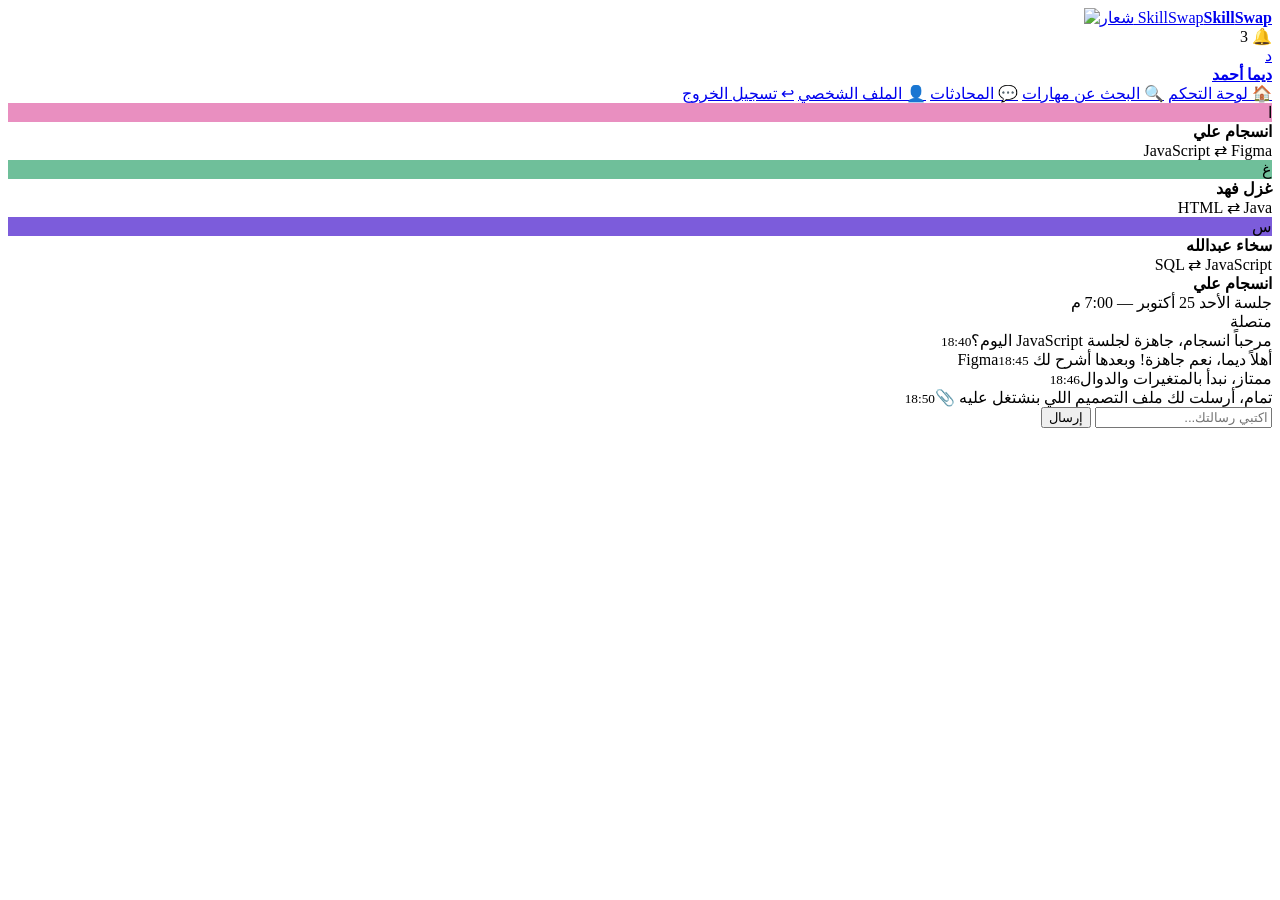
==== chat.html @ 95523051 "Add files via upload" ====
<!DOCTYPE html>
<html lang="ar" dir="rtl">
<head>
  <meta charset="UTF-8">
  <meta name="viewport" content="width=device-width, initial-scale=1.0">
  <title>المحادثات | SkillSwap</title>
  <link rel="stylesheet" href="css/style.css">
</head>
<body>

  <nav class="navbar">
    <div class="container" style="width:calc(100% - 32px);max-width:none">
      <a href="index.html" class="brand" dir="ltr"><img src="img/logo.png" alt="شعار SkillSwap"><b>Skill<span>Swap</span></b></a>
      <div class="nav-actions">
        <span class="muted">🔔 3</span>
        <a href="profile.html" class="user-mini"><div class="avatar">د</div><b>ديما أحمد</b></a>
      </div>
    </div>
  </nav>

  <div class="dash">
    <aside class="sidebar">
      <a href="dashboard.html">🏠 لوحة التحكم</a>
      <a href="skills.html">🔍 البحث عن مهارات</a>
      <a href="chat.html" class="active">💬 المحادثات</a>
      <a href="profile.html">👤 الملف الشخصي</a>
      <a href="index.html">↩ تسجيل الخروج</a>
    </aside>

    <main class="main">
      <div class="card chat">
        <!-- قائمة المحادثات -->
        <div class="chat-list">
          <div class="item active" data-name="انسجام علي">
            <div class="avatar" style="background:#e98fc0">ا</div>
            <div><b>انسجام علي</b><div class="muted">JavaScript ⇄ Figma</div></div>
          </div>
          <div class="item" data-name="غزل فهد">
            <div class="avatar" style="background:#6fbf9a">غ</div>
            <div><b>غزل فهد</b><div class="muted">HTML ⇄ Java</div></div>
          </div>
          <div class="item" data-name="سخاء عبدالله">
            <div class="avatar" style="background:#7c5cdb">س</div>
            <div><b>سخاء عبدالله</b><div class="muted">SQL ⇄ JavaScript</div></div>
          </div>
        </div>

        <!-- نافذة المحادثة -->
        <div class="chat-box">
          <div class="chat-head">
            <div><b id="chatName">انسجام علي</b><div class="muted">جلسة الأحد 25 أكتوبر — 7:00 م</div></div>
            <span class="badge badge-green">متصلة</span>
          </div>
          <div class="messages" id="messages">
            <div class="msg me">مرحباً انسجام، جاهزة لجلسة JavaScript اليوم؟<small>18:40</small></div>
            <div class="msg them">أهلاً ديما، نعم جاهزة! وبعدها أشرح لك Figma<small>18:45</small></div>
            <div class="msg me">ممتاز، نبدأ بالمتغيرات والدوال<small>18:46</small></div>
            <div class="msg them">تمام، أرسلت لك ملف التصميم اللي بنشتغل عليه 📎<small>18:50</small></div>
          </div>
          <form class="chat-input" id="chatForm">
            <input type="text" id="msgInput" class="form-control" placeholder="اكتبي رسالتك..." autocomplete="off">
            <button type="submit" class="btn btn-primary">إرسال</button>
          </form>
        </div>
      </div>
    </main>
  </div>

  <script src="js/app.js"></script>
</body>
</html>
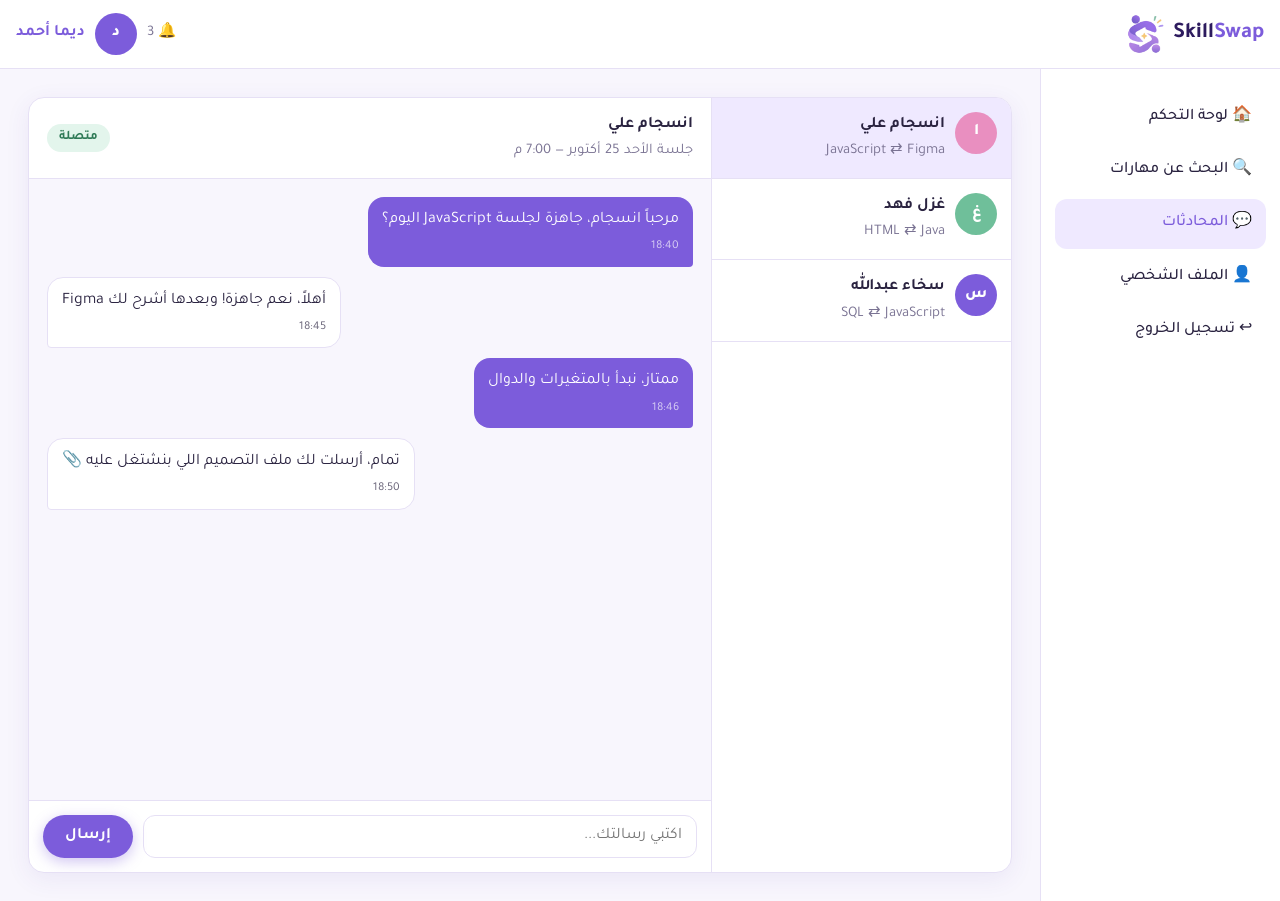
==== commit aa6e0c56: "Add files via upload" ====
--- a/chat.html
+++ b/chat.html
@@ -13,7 +13,7 @@
       <a href="index.html" class="brand" dir="ltr"><img src="img/logo.png" alt="شعار SkillSwap"><b>Skill<span>Swap</span></b></a>
       <div class="nav-actions">
         <span class="muted">🔔 3</span>
-        <a href="profile.html" class="user-mini"><div class="avatar">د</div><b>ديما أحمد</b></a>
+        <a href="profile.html" class="user-mini"><div class="avatar" data-user="initial">د</div><b data-user="name">ديما أحمد</b></a>
       </div>
     </div>
   </nav>
@@ -24,7 +24,7 @@
       <a href="skills.html">🔍 البحث عن مهارات</a>
       <a href="chat.html" class="active">💬 المحادثات</a>
       <a href="profile.html">👤 الملف الشخصي</a>
-      <a href="index.html">↩ تسجيل الخروج</a>
+      <a href="index.html" data-logout>↩ تسجيل الخروج</a>
     </aside>
 
     <main class="main">
@@ -53,7 +53,7 @@
           </div>
           <div class="messages" id="messages">
             <div class="msg me">مرحباً انسجام، جاهزة لجلسة JavaScript اليوم؟<small>18:40</small></div>
-            <div class="msg them">أهلاً ديما، نعم جاهزة! وبعدها أشرح لك Figma<small>18:45</small></div>
+            <div class="msg them">أهلاً، نعم جاهزة! وبعدها أشرح لك Figma<small>18:45</small></div>
             <div class="msg me">ممتاز، نبدأ بالمتغيرات والدوال<small>18:46</small></div>
             <div class="msg them">تمام، أرسلت لك ملف التصميم اللي بنشتغل عليه 📎<small>18:50</small></div>
           </div>
--- a/css/style.css
+++ b/css/style.css
@@ -0,0 +1,279 @@
+/* =========================================================
+   SkillSwap - ملف التنسيق الرئيسي
+   الألوان مأخوذة من هوية الشعار (بنفسجي + أخضر + أصفر)
+   ========================================================= */
+/* خط Tajawal محفوظ داخل مجلد fonts ليعمل بدون إنترنت */
+@font-face { font-family: 'Tajawal'; font-weight: 400; font-display: swap;
+  src: url('../fonts/tajawal-arabic-400-normal.woff2') format('woff2');
+  unicode-range: U+0600-06FF, U+0750-077F, U+FB50-FDFF, U+FE70-FEFF, U+200C-200E; }
+@font-face { font-family: 'Tajawal'; font-weight: 400; font-display: swap;
+  src: url('../fonts/tajawal-latin-400-normal.woff2') format('woff2'); unicode-range: U+0000-00FF, U+2000-206F; }
+@font-face { font-family: 'Tajawal'; font-weight: 500; font-display: swap;
+  src: url('../fonts/tajawal-arabic-500-normal.woff2') format('woff2');
+  unicode-range: U+0600-06FF, U+0750-077F, U+FB50-FDFF, U+FE70-FEFF, U+200C-200E; }
+@font-face { font-family: 'Tajawal'; font-weight: 500; font-display: swap;
+  src: url('../fonts/tajawal-latin-500-normal.woff2') format('woff2'); unicode-range: U+0000-00FF, U+2000-206F; }
+@font-face { font-family: 'Tajawal'; font-weight: 700; font-display: swap;
+  src: url('../fonts/tajawal-arabic-700-normal.woff2') format('woff2');
+  unicode-range: U+0600-06FF, U+0750-077F, U+FB50-FDFF, U+FE70-FEFF, U+200C-200E; }
+@font-face { font-family: 'Tajawal'; font-weight: 700; font-display: swap;
+  src: url('../fonts/tajawal-latin-700-normal.woff2') format('woff2'); unicode-range: U+0000-00FF, U+2000-206F; }
+@font-face { font-family: 'Tajawal'; font-weight: 800; font-display: swap;
+  src: url('../fonts/tajawal-arabic-800-normal.woff2') format('woff2');
+  unicode-range: U+0600-06FF, U+0750-077F, U+FB50-FDFF, U+FE70-FEFF, U+200C-200E; }
+@font-face { font-family: 'Tajawal'; font-weight: 800; font-display: swap;
+  src: url('../fonts/tajawal-latin-800-normal.woff2') format('woff2'); unicode-range: U+0000-00FF, U+2000-206F; }
+
+:root {
+  --primary: #7c5cdb;
+  --primary-dark: #2d1b5e;
+  --primary-light: #efe9ff;
+  --green: #6fbf9a;
+  --yellow: #f4c35a;
+  --pink: #e98fc0;
+  --bg: #f8f6fd;
+  --card: #ffffff;
+  --text: #2a2340;
+  --muted: #7a7393;
+  --border: #e6e0f5;
+  --danger: #d9534f;
+  --radius: 16px;
+  --shadow: 0 6px 24px rgba(76, 52, 160, 0.08);
+}
+
+* { box-sizing: border-box; margin: 0; padding: 0; }
+
+body {
+  font-family: 'Tajawal', sans-serif;
+  background: var(--bg);
+  color: var(--text);
+  line-height: 1.7;
+}
+
+a { color: var(--primary); text-decoration: none; }
+img { max-width: 100%; }
+
+.container { width: min(1140px, 100% - 32px); margin-inline: auto; }
+
+/* ---------- شريط التنقل ---------- */
+.navbar {
+  background: var(--card);
+  border-bottom: 1px solid var(--border);
+  position: sticky; top: 0; z-index: 10;
+}
+.navbar .container {
+  display: flex; align-items: center; justify-content: space-between;
+  height: 68px; gap: 16px;
+}
+.brand { display: flex; align-items: center; gap: 8px; font-weight: 800; font-size: 1.4rem; color: var(--primary-dark); }
+.brand img { width: 38px; }
+.brand span { color: var(--primary); }
+.nav-links { display: flex; gap: 22px; list-style: none; }
+.nav-links a { color: var(--text); font-weight: 500; }
+.nav-links a:hover, .nav-links a.active { color: var(--primary); }
+.nav-actions { display: flex; gap: 10px; align-items: center; }
+.menu-toggle { display: none; background: none; border: 0; font-size: 1.6rem; cursor: pointer; color: var(--primary-dark); }
+
+/* ---------- الأزرار ---------- */
+.btn {
+  display: inline-block; border: 0; cursor: pointer;
+  padding: 10px 22px; border-radius: 999px;
+  font-family: inherit; font-size: 1rem; font-weight: 700;
+  transition: transform .15s, box-shadow .15s, background .15s;
+}
+.btn:hover { transform: translateY(-1px); }
+.btn-primary { background: var(--primary); color: #fff; box-shadow: 0 4px 14px rgba(124, 92, 219, .35); }
+.btn-primary:hover { background: #6a4bc9; }
+.btn-outline { background: transparent; color: var(--primary); border: 2px solid var(--primary); }
+.btn-light { background: var(--primary-light); color: var(--primary); }
+.btn-sm { padding: 6px 14px; font-size: .9rem; }
+.btn-block { width: 100%; }
+
+/* ---------- البطاقات ---------- */
+.card {
+  background: var(--card); border: 1px solid var(--border);
+  border-radius: var(--radius); box-shadow: var(--shadow); padding: 22px;
+}
+
+/* ---------- الصفحة الرئيسية ---------- */
+.hero { padding: 70px 0 50px; }
+.hero .container { display: grid; grid-template-columns: 1.1fr .9fr; gap: 40px; align-items: center; }
+.hero h1 { font-size: 2.6rem; line-height: 1.35; color: var(--primary-dark); margin-bottom: 14px; }
+.hero h1 span { color: var(--primary); }
+.hero p { color: var(--muted); font-size: 1.15rem; margin-bottom: 26px; }
+.hero-actions { display: flex; gap: 12px; flex-wrap: wrap; }
+.hero-art {
+  background: linear-gradient(145deg, var(--primary-light), #fff);
+  border-radius: 28px; padding: 40px; text-align: center; border: 1px solid var(--border);
+}
+.hero-art img { width: 200px; }
+.tagline { display: flex; justify-content: center; gap: 14px; margin-top: 16px; color: var(--muted); font-weight: 500; flex-wrap: wrap; }
+.tagline b:nth-child(1) { color: var(--primary); }
+.tagline b:nth-child(2) { color: var(--green); }
+.tagline b:nth-child(3) { color: var(--yellow); }
+.tagline b:nth-child(4) { color: var(--pink); }
+
+.section { padding: 50px 0; }
+.section-title { text-align: center; font-size: 1.9rem; color: var(--primary-dark); margin-bottom: 8px; }
+.section-sub { text-align: center; color: var(--muted); margin-bottom: 34px; }
+
+.grid { display: grid; gap: 20px; }
+.grid-3 { grid-template-columns: repeat(3, 1fr); }
+.grid-4 { grid-template-columns: repeat(4, 1fr); }
+.grid-2 { grid-template-columns: repeat(2, 1fr); }
+
+.feature .icon {
+  width: 52px; height: 52px; border-radius: 14px; display: grid; place-items: center;
+  font-size: 1.5rem; margin-bottom: 12px;
+}
+.feature h3 { color: var(--primary-dark); margin-bottom: 6px; }
+.feature p { color: var(--muted); }
+.bg-purple { background: var(--primary-light); }
+.bg-green { background: #e3f5ec; }
+.bg-yellow { background: #fdf2d9; }
+.bg-pink { background: #fbe6f1; }
+
+.steps { counter-reset: step; }
+.step { text-align: center; }
+.step::before {
+  counter-increment: step; content: counter(step);
+  display: grid; place-items: center; width: 46px; height: 46px; margin: 0 auto 12px;
+  border-radius: 50%; background: var(--primary); color: #fff; font-weight: 800; font-size: 1.2rem;
+}
+
+.cta { background: var(--primary-dark); color: #fff; border-radius: 28px; padding: 46px 30px; text-align: center; }
+.cta h2 { margin-bottom: 10px; }
+.cta p { opacity: .8; margin-bottom: 20px; }
+
+footer { text-align: center; color: var(--muted); padding: 30px 0; border-top: 1px solid var(--border); margin-top: 30px; }
+
+/* ---------- صفحات الدخول والتسجيل ---------- */
+.auth-page { min-height: calc(100vh - 68px); display: grid; place-items: center; padding: 40px 16px; }
+.auth-card { width: min(440px, 100%); }
+.auth-card .logo { width: 70px; display: block; margin: 0 auto 8px; }
+.auth-card h2 { text-align: center; color: var(--primary-dark); }
+.auth-card .sub { text-align: center; color: var(--muted); margin-bottom: 22px; }
+
+.form-group { margin-bottom: 16px; }
+.form-group label { display: block; font-weight: 700; margin-bottom: 6px; }
+.form-control {
+  width: 100%; padding: 11px 14px; border: 1.5px solid var(--border); border-radius: 12px;
+  font-family: inherit; font-size: 1rem; background: #fff; transition: border-color .15s;
+}
+.form-control:focus { outline: none; border-color: var(--primary); }
+.form-control.invalid { border-color: var(--danger); }
+.error-msg { color: var(--danger); font-size: .88rem; margin-top: 4px; display: none; }
+.form-control.invalid + .error-msg { display: block; }
+.form-row { display: grid; grid-template-columns: 1fr 1fr; gap: 12px; }
+.alert { padding: 12px 14px; border-radius: 12px; margin-bottom: 14px; display: none; font-weight: 500; }
+.alert.show { display: block; }
+.alert-success { background: #e3f5ec; color: #2f7a57; }
+.alert-error { background: #fbe4e4; color: var(--danger); }
+.auth-foot { text-align: center; margin-top: 14px; color: var(--muted); }
+
+/* ---------- لوحة التحكم ---------- */
+.dash { display: grid; grid-template-columns: 240px 1fr; min-height: calc(100vh - 68px); }
+.sidebar { background: var(--card); border-left: 1px solid var(--border); padding: 24px 14px; }
+.sidebar a {
+  display: flex; align-items: center; gap: 10px; padding: 11px 14px; border-radius: 12px;
+  color: var(--text); font-weight: 500; margin-bottom: 4px;
+}
+.sidebar a:hover, .sidebar a.active { background: var(--primary-light); color: var(--primary); }
+.main { padding: 28px; }
+.page-head { display: flex; justify-content: space-between; align-items: center; margin-bottom: 22px; gap: 12px; flex-wrap: wrap; }
+.page-head h1 { font-size: 1.6rem; color: var(--primary-dark); }
+.page-head p { color: var(--muted); }
+
+.stat { display: flex; align-items: center; gap: 14px; }
+.stat .icon { width: 50px; height: 50px; border-radius: 14px; display: grid; place-items: center; font-size: 1.4rem; }
+.stat b { display: block; font-size: 1.5rem; color: var(--primary-dark); }
+.stat small { color: var(--muted); }
+
+.card h3 { color: var(--primary-dark); margin-bottom: 14px; }
+.list-item { display: flex; align-items: center; justify-content: space-between; gap: 12px; padding: 12px 0; border-bottom: 1px solid var(--border); }
+.list-item:last-child { border-bottom: 0; }
+.user-mini { display: flex; align-items: center; gap: 10px; }
+.avatar {
+  width: 42px; height: 42px; border-radius: 50%; display: grid; place-items: center;
+  font-weight: 800; color: #fff; background: var(--primary); flex-shrink: 0;
+}
+.avatar.lg { width: 96px; height: 96px; font-size: 2.2rem; }
+.muted { color: var(--muted); font-size: .92rem; }
+
+.badge { display: inline-block; padding: 3px 12px; border-radius: 999px; font-size: .82rem; font-weight: 700; }
+.badge-purple { background: var(--primary-light); color: var(--primary); }
+.badge-green { background: #e3f5ec; color: #2f7a57; }
+.badge-yellow { background: #fdf2d9; color: #9a6c0f; }
+.badge-red { background: #fbe4e4; color: var(--danger); }
+
+.score { font-weight: 800; color: var(--green); }
+
+/* ---------- صفحة المهارات ---------- */
+.filters { display: flex; gap: 10px; flex-wrap: wrap; margin-bottom: 20px; }
+.filters .form-control { flex: 1 1 220px; }
+.chip { padding: 7px 16px; border-radius: 999px; border: 1.5px solid var(--border); background: #fff; cursor: pointer; font-family: inherit; font-weight: 500; }
+.chip.active { background: var(--primary); border-color: var(--primary); color: #fff; }
+.skill-card { display: flex; flex-direction: column; gap: 10px; }
+.skill-card .top { display: flex; justify-content: space-between; align-items: center; }
+.skill-card h4 { font-size: 1.15rem; color: var(--primary-dark); }
+.stars { color: var(--yellow); letter-spacing: 2px; }
+.empty { text-align: center; color: var(--muted); padding: 40px; display: none; }
+
+/* ---------- الملف الشخصي ---------- */
+.profile-head { display: flex; gap: 22px; align-items: center; flex-wrap: wrap; }
+.profile-head h2 { color: var(--primary-dark); }
+.tags { display: flex; gap: 8px; flex-wrap: wrap; }
+.tabs { display: flex; gap: 6px; border-bottom: 2px solid var(--border); margin: 24px 0 18px; }
+.tab { background: none; border: 0; padding: 10px 18px; font-family: inherit; font-size: 1rem; font-weight: 700; color: var(--muted); cursor: pointer; border-bottom: 3px solid transparent; margin-bottom: -2px; }
+.tab.active { color: var(--primary); border-color: var(--primary); }
+.tab-panel { display: none; }
+.tab-panel.active { display: block; }
+.review { padding: 14px 0; border-bottom: 1px solid var(--border); }
+
+/* ---------- المحادثة ---------- */
+.chat { display: grid; grid-template-columns: 300px 1fr; height: calc(100vh - 68px - 56px); min-height: 460px; padding: 0; overflow: hidden; }
+.chat-list { border-left: 1px solid var(--border); overflow-y: auto; }
+.chat-list .item { display: flex; gap: 10px; padding: 14px; cursor: pointer; border-bottom: 1px solid var(--border); }
+.chat-list .item.active, .chat-list .item:hover { background: var(--primary-light); }
+.chat-box { display: flex; flex-direction: column; }
+.chat-head { padding: 14px 18px; border-bottom: 1px solid var(--border); display: flex; justify-content: space-between; align-items: center; }
+.messages { flex: 1; overflow-y: auto; padding: 18px; display: flex; flex-direction: column; gap: 10px; background: var(--bg); }
+.msg { max-width: 70%; padding: 10px 14px; border-radius: 16px; }
+.msg small { display: block; font-size: .75rem; opacity: .7; margin-top: 2px; }
+.msg.me { align-self: flex-start; background: var(--primary); color: #fff; border-bottom-right-radius: 4px; }
+.msg.them { align-self: flex-end; background: #fff; border: 1px solid var(--border); border-bottom-left-radius: 4px; }
+.chat-input { display: flex; gap: 10px; padding: 14px; border-top: 1px solid var(--border); }
+
+/* ---------- نافذة منبثقة ---------- */
+.modal { position: fixed; inset: 0; background: rgba(30, 20, 60, .45); display: none; place-items: center; z-index: 50; padding: 16px; }
+.modal.show { display: grid; }
+.modal .card { width: min(460px, 100%); }
+
+.toast {
+  position: fixed; bottom: 24px; left: 50%; transform: translateX(-50%) translateY(120px);
+  background: var(--primary-dark); color: #fff; padding: 12px 22px; border-radius: 999px;
+  transition: transform .3s; z-index: 60; font-weight: 500;
+}
+.toast.show { transform: translateX(-50%) translateY(0); }
+
+/* ---------- التجاوب مع الشاشات ---------- */
+@media (max-width: 900px) {
+  .hero .container, .grid-3, .grid-4, .grid-2 { grid-template-columns: 1fr 1fr; }
+  .hero .container { grid-template-columns: 1fr; }
+  .dash { grid-template-columns: 1fr; }
+  .sidebar { display: flex; overflow-x: auto; gap: 4px; padding: 10px; border-left: 0; border-bottom: 1px solid var(--border); }
+  .sidebar a { white-space: nowrap; margin: 0; }
+  .chat { grid-template-columns: 1fr; height: auto; }
+  .chat-list { display: none; }
+  .messages { min-height: 380px; }
+}
+@media (max-width: 640px) {
+  .nav-links { display: none; position: absolute; top: 68px; right: 0; left: 0; background: #fff; flex-direction: column; padding: 16px; border-bottom: 1px solid var(--border); }
+  .nav-links.open { display: flex; }
+  .menu-toggle { display: block; }
+  .nav-actions .btn-outline { display: none; }
+  .grid-3, .grid-4, .grid-2, .form-row { grid-template-columns: 1fr; }
+  .hero h1 { font-size: 2rem; }
+  .main { padding: 18px 16px; }
+  .msg { max-width: 88%; }
+}
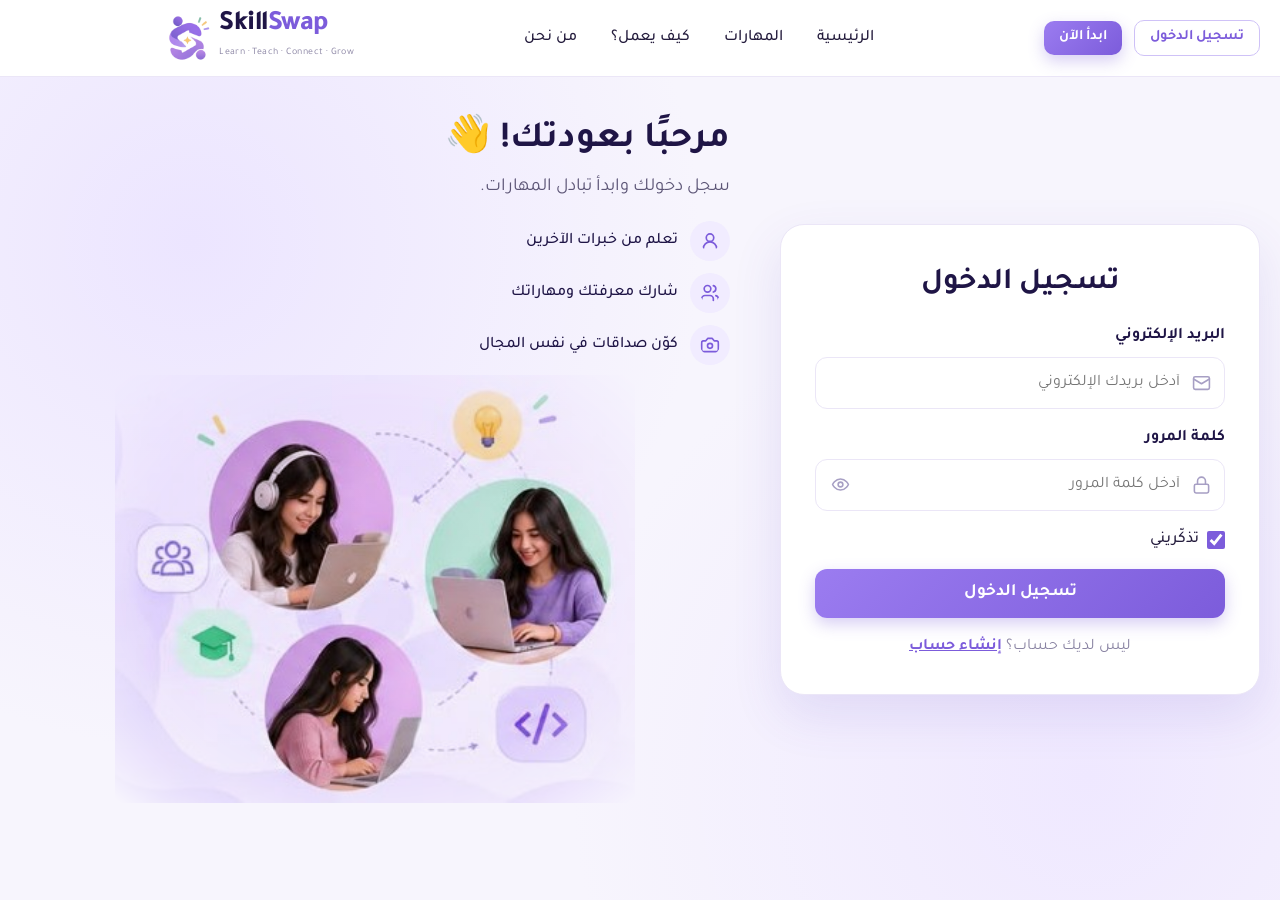
==== commit 009e237c: "Add files via upload" ====
--- a/chat.html
+++ b/chat.html
@@ -4,68 +4,14 @@
   <meta charset="UTF-8">
   <meta name="viewport" content="width=device-width, initial-scale=1.0">
   <title>المحادثات | SkillSwap</title>
+  <link rel="icon" href="img/logo.png">
   <link rel="stylesheet" href="css/style.css">
 </head>
-<body>
-
-  <nav class="navbar">
-    <div class="container" style="width:calc(100% - 32px);max-width:none">
-      <a href="index.html" class="brand" dir="ltr"><img src="img/logo.png" alt="شعار SkillSwap"><b>Skill<span>Swap</span></b></a>
-      <div class="nav-actions">
-        <span class="muted">🔔 3</span>
-        <a href="profile.html" class="user-mini"><div class="avatar" data-user="initial">د</div><b data-user="name">ديما أحمد</b></a>
-      </div>
-    </div>
-  </nav>
-
-  <div class="dash">
-    <aside class="sidebar">
-      <a href="dashboard.html">🏠 لوحة التحكم</a>
-      <a href="skills.html">🔍 البحث عن مهارات</a>
-      <a href="chat.html" class="active">💬 المحادثات</a>
-      <a href="profile.html">👤 الملف الشخصي</a>
-      <a href="index.html" data-logout>↩ تسجيل الخروج</a>
-    </aside>
-
-    <main class="main">
-      <div class="card chat">
-        <!-- قائمة المحادثات -->
-        <div class="chat-list">
-          <div class="item active" data-name="انسجام علي">
-            <div class="avatar" style="background:#e98fc0">ا</div>
-            <div><b>انسجام علي</b><div class="muted">JavaScript ⇄ Figma</div></div>
-          </div>
-          <div class="item" data-name="غزل فهد">
-            <div class="avatar" style="background:#6fbf9a">غ</div>
-            <div><b>غزل فهد</b><div class="muted">HTML ⇄ Java</div></div>
-          </div>
-          <div class="item" data-name="سخاء عبدالله">
-            <div class="avatar" style="background:#7c5cdb">س</div>
-            <div><b>سخاء عبدالله</b><div class="muted">SQL ⇄ JavaScript</div></div>
-          </div>
-        </div>
-
-        <!-- نافذة المحادثة -->
-        <div class="chat-box">
-          <div class="chat-head">
-            <div><b id="chatName">انسجام علي</b><div class="muted">جلسة الأحد 25 أكتوبر — 7:00 م</div></div>
-            <span class="badge badge-green">متصلة</span>
-          </div>
-          <div class="messages" id="messages">
-            <div class="msg me">مرحباً انسجام، جاهزة لجلسة JavaScript اليوم؟<small>18:40</small></div>
-            <div class="msg them">أهلاً، نعم جاهزة! وبعدها أشرح لك Figma<small>18:45</small></div>
-            <div class="msg me">ممتاز، نبدأ بالمتغيرات والدوال<small>18:46</small></div>
-            <div class="msg them">تمام، أرسلت لك ملف التصميم اللي بنشتغل عليه 📎<small>18:50</small></div>
-          </div>
-          <form class="chat-input" id="chatForm">
-            <input type="text" id="msgInput" class="form-control" placeholder="اكتبي رسالتك..." autocomplete="off">
-            <button type="submit" class="btn btn-primary">إرسال</button>
-          </form>
-        </div>
-      </div>
-    </main>
-  </div>
-
+<body data-page="chat">
+  <!-- محتوى الصفحة يُبنى من js/app.js -->
+  <main id="app"></main>
+  <script src="js/db.js"></script>
+  <script src="js/ui.js"></script>
   <script src="js/app.js"></script>
 </body>
 </html>
--- a/css/style.css
+++ b/css/style.css
@@ -25,255 +25,515 @@
   src: url('../fonts/tajawal-latin-800-normal.woff2') format('woff2'); unicode-range: U+0000-00FF, U+2000-206F; }
 
 :root {
-  --primary: #7c5cdb;
-  --primary-dark: #2d1b5e;
-  --primary-light: #efe9ff;
-  --green: #6fbf9a;
-  --yellow: #f4c35a;
-  --pink: #e98fc0;
-  --bg: #f8f6fd;
-  --card: #ffffff;
-  --text: #2a2340;
-  --muted: #7a7393;
-  --border: #e6e0f5;
-  --danger: #d9534f;
-  --radius: 16px;
-  --shadow: 0 6px 24px rgba(76, 52, 160, 0.08);
+  --p: #7c5cdb; --p2: #9b7cf0; --pd: #1f1546; --pl: #f1ecff; --pl2: #e6ddff;
+  --bg: #f7f5fd; --card: #fff; --text: #241c3d; --muted: #8a84a3; --border: #ebe6f7;
+  --green: #22a06b; --yellow: #f5b524; --red: #e5484d;
+  --r: 18px; --shadow: 0 10px 30px rgba(92, 64, 190, .08);
 }
-
 * { box-sizing: border-box; margin: 0; padding: 0; }
-
-body {
-  font-family: 'Tajawal', sans-serif;
-  background: var(--bg);
-  color: var(--text);
-  line-height: 1.7;
+html { scroll-behavior: smooth; }
+body { font-family: 'Tajawal', sans-serif; background: var(--bg); color: var(--text); line-height: 1.65; min-height: 100vh; }
+a { color: var(--p); text-decoration: none; }
+img { max-width: 100%; }
+button { font-family: inherit; cursor: pointer; }
+.wrap { width: min(1280px, 100% - 40px); margin-inline: auto; }
+.page { padding: 26px 0 50px; }
+.muted { color: var(--muted); }
+.small { font-size: .85rem; }
+.ic { flex-shrink: 0; vertical-align: middle; }
+.ic.fill { fill: currentColor; }
+.grow { flex: 1; }
+.span-all { grid-column: 1 / -1; }
+
+/* ---------- الأزرار ---------- */
+.btn { display: inline-flex; align-items: center; justify-content: center; gap: 8px; border: 0; border-radius: 12px; padding: 11px 22px;
+  font-weight: 700; font-size: 1rem; transition: .15s; white-space: nowrap; line-height: 1.2; }
+.btn-primary { background: linear-gradient(135deg, var(--p2), var(--p)); color: #fff; box-shadow: 0 6px 16px rgba(124, 92, 219, .3); }
+.btn-primary:hover { filter: brightness(1.06); transform: translateY(-1px); }
+.btn-outline { background: #fff; color: var(--p); border: 1.5px solid #cfc2f7; }
+.btn-outline:hover { background: var(--pl); }
+.btn-light { background: #fff; color: var(--p); }
+.btn-danger { background: var(--red); color: #fff; }
+.btn-danger-outline { background: #fff; color: var(--red); border: 1.5px solid #f3b9bb; }
+.btn-sm { padding: 8px 15px; font-size: .9rem; border-radius: 10px; }
+.btn-xs { padding: 5px 11px; font-size: .82rem; border-radius: 8px; }
+.btn-lg { padding: 14px 30px; font-size: 1.08rem; }
+.btn-block { width: 100%; }
+.btn-link { background: none; border: 0; color: var(--p); font-weight: 700; padding: 8px; display: inline-flex; align-items: center; gap: 6px; }
+.row-btns { display: flex; gap: 10px; flex-wrap: wrap; align-items: center; }
+.row-btns.end { justify-content: flex-end; margin-top: 20px; }
+.btn-heart { width: 44px; height: 44px; flex-shrink: 0; border-radius: 12px; border: 1.5px solid #d9cff7; background: #fff; color: var(--p); display: grid; place-items: center; }
+.btn-heart.on { color: #e5487a; border-color: #f6bfd2; background: #fff0f5; }
+.btn-heart.on svg { fill: currentColor; }
+
+/* ---------- الشريط العلوي ---------- */
+.topbar { background: rgba(255, 255, 255, .92); backdrop-filter: blur(8px); border-bottom: 1px solid var(--border); position: sticky; top: 0; z-index: 40; }
+.tb-inner { width: min(1380px, 100% - 40px); margin: auto; height: 76px; display: flex; align-items: center; gap: 22px; }
+.logo { display: flex; align-items: center; gap: 8px; margin-inline-start: auto; color: var(--pd); }
+.logo img { height: 46px; }
+.logo b { font-size: 1.75rem; font-weight: 800; letter-spacing: -.5px; display: block; line-height: 1; }
+.logo b i { font-style: normal; color: var(--p); }
+.logo small { font-size: .62rem; color: var(--muted); letter-spacing: .4px; }
+.tb-links { display: flex; gap: 34px; margin-inline: auto; }
+.tb-links a { color: var(--text); font-weight: 500; padding: 6px 0; position: relative; }
+.tb-links a.active, .tb-links a:hover { color: var(--p); }
+.tb-links a.active::after { content: ''; position: absolute; bottom: -2px; right: 0; left: 0; height: 3px; border-radius: 3px; background: var(--p); }
+.tb-actions { display: flex; align-items: center; gap: 12px; }
+.tb-search { display: flex; align-items: center; gap: 8px; border: 1.5px solid var(--border); border-radius: 14px; padding: 0 14px; height: 46px; width: 290px; color: var(--muted); background: #fff; }
+.tb-search input { border: 0; outline: 0; font: inherit; flex: 1; background: none; min-width: 0; }
+.tb-icon { position: relative; width: 44px; height: 44px; border-radius: 50%; border: 0; background: none; color: var(--pd); display: grid; place-items: center; }
+.tb-icon:hover { background: var(--pl); }
+.dot-count:not(:empty) { position: absolute; top: 3px; left: 3px; min-width: 18px; height: 18px; border-radius: 9px; padding: 0 5px; background: #ef3d6b;
+  color: #fff; font-size: .68rem; font-weight: 800; display: grid; place-items: center; font-style: normal; border: 2px solid #fff; }
+.tb-user { display: flex; align-items: center; gap: 4px; border: 0; background: none; color: var(--muted); }
+.tb-user .chev { transform: rotate(-90deg); }
+.tb-menu { display: none; }
+.tb-drop { position: relative; }
+.dropdown { display: none; position: absolute; top: 54px; right: 0; min-width: 240px; background: #fff; border: 1px solid var(--border); border-radius: 16px;
+  box-shadow: 0 18px 40px rgba(40, 20, 100, .14); z-index: 50; overflow: hidden; padding: 6px; }
+.dropdown.show { display: block; }
+.dropdown a, .dropdown button { display: flex; align-items: center; gap: 10px; width: 100%; padding: 10px 12px; border: 0; background: none; color: var(--text);
+  font-size: .95rem; border-radius: 10px; text-align: right; }
+.dropdown a:hover, .dropdown button:hover { background: var(--pl); }
+.dropdown .danger { color: var(--red); }
+.ud-head { display: flex; gap: 10px; align-items: center; padding: 10px 12px 12px; border-bottom: 1px solid var(--border); margin-bottom: 6px; }
+.ud-head b { display: block; } .ud-head small { color: var(--muted); font-size: .8rem; }
+.notif-drop { width: 340px; }
+.dd-head { display: flex; justify-content: space-between; padding: 8px 12px; }
+.dropdown .dd-item { align-items: flex-start; }
+.dd-item.unread { background: #f8f5ff; }
+.dd-item small { display: block; color: var(--muted); font-size: .76rem; }
+.dd-item .ni { color: var(--p); background: var(--pl); width: 34px; height: 34px; border-radius: 10px; display: grid; place-items: center; flex-shrink: 0; }
+.dd-empty { padding: 26px; text-align: center; color: var(--muted); }
+
+/* ---------- عناصر عامة ---------- */
+.avatar { border-radius: 50%; object-fit: cover; display: inline-grid; place-items: center; color: #fff; font-weight: 800; flex-shrink: 0; }
+.avatar.big { box-shadow: 0 0 0 5px #fff, 0 8px 24px rgba(92, 64, 190, .18); }
+.card { background: var(--card); border: 1px solid var(--border); border-radius: var(--r); box-shadow: var(--shadow); padding: 24px; }
+.card h1 { font-size: 1.6rem; color: var(--pd); margin-bottom: 18px; }
+.card h3 { color: var(--pd); margin-bottom: 14px; font-size: 1.12rem; }
+.card-head { display: flex; justify-content: space-between; align-items: center; }
+.pill { display: inline-flex; align-items: center; gap: 6px; background: #fff; border: 1px solid var(--border); padding: 7px 16px; border-radius: 30px;
+  font-weight: 500; font-size: .92rem; color: var(--pd); box-shadow: var(--shadow); }
+.pill svg { color: var(--yellow); fill: var(--yellow); }
+.chips { display: flex; flex-wrap: wrap; gap: 8px; }
+.chip-s { display: inline-block; padding: 5px 13px; border-radius: 10px; background: var(--pl); color: var(--p); font-weight: 700; font-size: .85rem; }
+.chip-s.learn { background: #f4f1fb; color: #6c5ba8; }
+.tag { display: inline-flex; align-items: center; gap: 6px; padding: 7px 16px; border-radius: 20px; border: 1.5px solid var(--border); background: #fff;
+  color: var(--text); font-size: .9rem; font-weight: 500; transition: .15s; }
+.tag:hover { border-color: #cfc2f7; color: var(--p); }
+.tag.on { background: var(--pl); border-color: #cbbcf6; color: var(--p); font-weight: 700; }
+.tag.add { border-style: dashed; color: var(--p); }
+.tag button { border: 0; background: none; color: inherit; display: grid; place-items: center; padding: 0; }
+.badge { display: inline-block; padding: 4px 12px; border-radius: 20px; font-size: .8rem; font-weight: 700; white-space: nowrap; }
+.badge.green { background: #e2f6ec; color: #17885a; } .badge.yellow { background: #fdf3d8; color: #a47205; }
+.badge.red { background: #fde6e7; color: var(--red); } .badge.gray { background: #eeedf2; color: #6c6a7a; } .badge.purple { background: var(--pl); color: var(--p); }
+.status { display: inline-flex; align-items: center; gap: 6px; font-size: .78rem; font-weight: 700; padding: 3px 10px; border-radius: 20px; background: #e2f6ec; color: #17885a; }
+.status i { width: 7px; height: 7px; border-radius: 50%; background: currentColor; }
+.status.busy { background: #fdf0dc; color: #c27a00; }
+.status.away { background: #efedf4; color: #8a84a3; }
+.rating { display: inline-flex; align-items: center; gap: 4px; color: var(--pd); }
+.rating svg { color: var(--yellow); }
+.rating small { color: var(--muted); }
+.stars { color: var(--yellow); letter-spacing: 1px; }
+.empty-box { text-align: center; padding: 30px 14px; color: var(--muted); }
+.empty-box .ei { width: 64px; height: 64px; border-radius: 20px; background: var(--pl); color: var(--p); display: inline-grid; place-items: center; margin-bottom: 10px; }
+.empty-box p { max-width: 420px; margin: 0 auto 12px; }
+.sec-head { display: flex; justify-content: space-between; align-items: center; margin: 30px 0 16px; }
+.sec-head h2 { font-size: 1.5rem; color: var(--pd); }
+.sec-head a { font-weight: 700; display: inline-flex; align-items: center; gap: 4px; }
+.notice { display: flex; align-items: center; gap: 12px; background: #fff; border: 1px solid #ddd2fb; border-radius: 14px; padding: 12px 18px; margin-bottom: 14px; color: var(--pd); }
+.notice > svg { color: var(--p); }
+.notice span { flex: 1; }
+.notice.green { border-color: #bfe8d4; } .notice.green > svg { color: var(--green); }
+.toast { position: fixed; bottom: 26px; left: 50%; transform: translateX(-50%) translateY(140px); background: var(--pd); color: #fff; padding: 13px 26px;
+  border-radius: 30px; transition: transform .3s; z-index: 200; font-weight: 500; box-shadow: 0 10px 30px rgba(0, 0, 0, .2); }
+.toast.show { transform: translateX(-50%) translateY(0); }
+
+/* ---------- النماذج ---------- */
+.field { margin-bottom: 16px; }
+.field label { display: block; font-weight: 700; margin-bottom: 7px; color: var(--pd); }
+.input { width: 100%; border: 1.5px solid var(--border); border-radius: 12px; padding: 12px 14px; font: inherit; background: #fff; color: var(--text); transition: border-color .15s; }
+.input:focus { outline: none; border-color: var(--p2); box-shadow: 0 0 0 4px rgba(124, 92, 219, .08); }
+.input.sm { padding: 8px 10px; width: auto; max-width: 220px; }
+textarea.input { resize: vertical; }
+.input-ic { position: relative; }
+.input-ic > svg { position: absolute; right: 14px; top: 50%; transform: translateY(-50%); color: #a79fc4; }
+.input-ic .input { padding-right: 44px; }
+.eye { position: absolute; left: 6px; top: 50%; transform: translateY(-50%); border: 0; background: none; color: #a79fc4; width: 38px; height: 38px; display: grid; place-items: center; border-radius: 8px; }
+.eye.on { color: var(--p); }
+.err { display: none; color: var(--red); font-size: .85rem; margin-top: 5px; }
+.field.invalid .input { border-color: var(--red); }
+.field.invalid .err { display: block; }
+.check { display: flex; align-items: center; gap: 8px; font-weight: 500 !important; margin-bottom: 16px; }
+.check input { width: 18px; height: 18px; accent-color: var(--p); }
+.alert { display: none; padding: 12px 14px; border-radius: 12px; margin-bottom: 14px; font-weight: 500; }
+.alert.show { display: block; }
+.alert-error { background: #fde6e7; color: var(--red); }
+.two { display: grid; grid-template-columns: 1fr 1fr; gap: 16px; }
+
+/* ---------- الصفحة الرئيسية للزوار ---------- */
+.land-hero { background: linear-gradient(180deg, #f1ecff 0%, var(--bg) 100%); padding: 40px 0 10px; overflow: hidden; }
+.land-hero .wrap:first-child { display: grid; grid-template-columns: 1fr 1.05fr; gap: 30px; align-items: center; }
+.lh-text h1 { font-size: 3.1rem; line-height: 1.3; color: var(--pd); margin: 18px 0 14px; font-weight: 800; }
+.lh-text h1 span { color: var(--p); }
+.lh-text p { font-size: 1.2rem; color: #5d5677; margin-bottom: 28px; }
+.lh-art img, .sh-art, .skills-hero img, .promo img, .auth-side .art { mix-blend-mode: multiply; }
+.lh-art img { width: 100%; border-radius: 30px; -webkit-mask-image: radial-gradient(ellipse 72% 72% at 50% 50%, #000 62%, transparent 100%); mask-image: radial-gradient(ellipse 72% 72% at 50% 50%, #000 62%, transparent 100%); }
+.stats-bar { background: #fff; border-radius: 22px; box-shadow: var(--shadow); border: 1px solid var(--border); display: grid; grid-template-columns: repeat(4, 1fr); padding: 20px 10px; margin-top: 20px; }
+.stats-bar > div { display: grid; grid-template-columns: auto auto; grid-template-rows: auto auto; column-gap: 14px; align-items: center; justify-content: center; border-left: 1px solid var(--border); }
+.stats-bar > div:last-child { border-left: 0; }
+.sb-ic { grid-row: span 2; width: 52px; height: 52px; border-radius: 50%; background: var(--pl); color: var(--p); display: grid; place-items: center; }
+.stats-bar b { font-size: 1.7rem; color: var(--pd); line-height: 1; }
+.stats-bar small { color: var(--muted); }
+.sec { padding: 30px 0; }
+.sec-title { text-align: center; font-size: 2rem; color: var(--pd); }
+.sec-sub { text-align: center; color: var(--muted); margin-bottom: 30px; }
+.steps { display: grid; grid-template-columns: repeat(4, 1fr); gap: 20px; }
+.step { background: #fff; border: 1px solid var(--border); border-radius: var(--r); padding: 26px 22px; position: relative; box-shadow: var(--shadow); }
+.step-n { position: absolute; top: 16px; left: 18px; font-size: 2.4rem; font-weight: 800; color: var(--pl2); line-height: 1; }
+.step-ic { width: 56px; height: 56px; border-radius: 16px; background: var(--pl); color: var(--p); display: grid; place-items: center; margin-bottom: 14px; }
+.step h3 { color: var(--pd); margin-bottom: 6px; }
+.step p { color: var(--muted); font-size: .95rem; }
+.about { display: grid; grid-template-columns: 1.2fr 1fr; gap: 30px; align-items: center; background: #fff; border-radius: 26px; padding: 36px; border: 1px solid var(--border); box-shadow: var(--shadow); }
+.about h2 { font-size: 2rem; color: var(--pd); margin-bottom: 10px; }
+.about p { color: #5d5677; margin-bottom: 10px; font-size: 1.05rem; }
+.about-cards { display: grid; gap: 12px; }
+.about-cards div { display: grid; grid-template-columns: auto 1fr; column-gap: 14px; align-items: center; background: var(--bg); border-radius: 16px; padding: 14px 18px; }
+.about-cards svg { grid-row: span 2; color: var(--p); }
+.about-cards span { color: var(--muted); font-size: .9rem; }
+.cta { background: linear-gradient(135deg, #8b6ae8, #6a48d0); color: #fff; border-radius: 26px; padding: 36px 40px; display: flex; justify-content: space-between; align-items: center; gap: 20px; flex-wrap: wrap; }
+.cta h2 { font-size: 1.8rem; } .cta p { opacity: .85; }
+.foot { text-align: center; color: var(--muted); padding: 30px 0; border-top: 1px solid var(--border); margin-top: 30px; }
+
+/* ---------- بطاقات التصنيف ---------- */
+.cat-row { display: grid; grid-template-columns: repeat(6, 1fr); gap: 16px; }
+.cat-row.small { grid-template-columns: repeat(5, 1fr); gap: 12px; }
+.cat-card { background: var(--bg); background: linear-gradient(160deg, var(--bg), #fff 130%); border: 1px solid rgba(0, 0, 0, .03); border-radius: 18px; padding: 22px 12px;
+  text-align: center; color: var(--pd); display: flex; flex-direction: column; align-items: center; gap: 4px; transition: .15s; }
+.cat-card:hover { transform: translateY(-3px); box-shadow: var(--shadow); }
+.cat-card .cat-ic { color: var(--c); margin-bottom: 6px; }
+.cat-card b { font-size: 1.02rem; }
+.cat-card small { color: #6d6688; }
+.cat-card em { font-style: normal; font-size: .78rem; color: var(--c); background: rgba(255, 255, 255, .8); padding: 2px 10px; border-radius: 10px; margin-top: 4px; }
+.cat-row.small .cat-card { padding: 16px 8px; }
+.cat-row.small .cat-card b { font-size: .88rem; }
+
+/* ---------- الدخول والتسجيل ---------- */
+.auth { min-height: calc(100vh - 77px); padding: 40px 0; background: radial-gradient(circle at 15% 20%, #ece5ff 0, transparent 40%), radial-gradient(circle at 85% 85%, #efe8ff 0, transparent 40%); }
+.auth-grid { display: grid; grid-template-columns: 480px 1fr; gap: 50px; align-items: center; }
+.auth-card { background: #fff; border-radius: 24px; box-shadow: 0 20px 50px rgba(92, 64, 190, .12); padding: 34px; border: 1px solid var(--border); }
+.auth-card.wide { padding: 28px 32px; }
+.auth-card h1 { text-align: center; font-size: 1.9rem; color: var(--pd); margin-bottom: 4px; }
+.auth-sub { text-align: center; color: var(--muted); margin-bottom: 18px; }
+.auth-card form { margin-top: 14px; }
+.auth-foot { text-align: center; margin-top: 16px; color: var(--muted); }
+.auth-foot a { font-weight: 700; text-decoration: underline; }
+.auth-side h2 { font-size: 2.3rem; color: var(--pd); line-height: 1.3; }
+.auth-side h2.big { font-size: 2.8rem; } .auth-side h2 span { color: var(--p); }
+.auth-side p { color: #5d5677; font-size: 1.15rem; margin: 8px 0 18px; }
+.feat { list-style: none; display: grid; gap: 12px; margin-bottom: 10px; }
+.feat li { display: flex; align-items: center; gap: 12px; color: var(--pd); font-weight: 500; }
+.feat svg { width: 40px; height: 40px; padding: 10px; border-radius: 50%; background: var(--pl); color: var(--p); }
+.auth-side .art { width: 100%; max-width: 520px; display: block; margin: auto; -webkit-mask-image: radial-gradient(ellipse 70% 70% at 50% 50%, #000 60%, transparent 100%); mask-image: radial-gradient(ellipse 70% 70% at 50% 50%, #000 60%, transparent 100%); }
+.pick-group { margin-bottom: 16px; }
+.pick-group > label { display: block; font-weight: 700; margin-bottom: 9px; color: var(--pd); }
+.terms { padding-right: 18px; margin-bottom: 18px; display: grid; gap: 8px; color: #4e4768; }
+
+/* ---------- لوحة الترحيب ---------- */
+.dash-head { display: flex; justify-content: space-between; align-items: center; gap: 20px; margin-bottom: 20px; flex-wrap: wrap; }
+.dash-head h1 { font-size: 2.1rem; color: var(--pd); }
+.dash-head p { color: var(--muted); font-size: 1.1rem; }
+.big-search { display: flex; align-items: center; gap: 10px; background: #fff; border: 1.5px solid var(--border); border-radius: 16px; padding: 6px 6px 6px 6px; padding-right: 16px;
+  color: var(--muted); min-width: 380px; box-shadow: var(--shadow); }
+.big-search input { flex: 1; border: 0; outline: 0; font: inherit; font-size: 1.02rem; padding: 10px 0; background: none; min-width: 0; }
+.sq-btn { width: 44px; height: 44px; border-radius: 12px; display: grid; place-items: center; color: var(--p); border: 1.5px solid var(--border); }
+.dash-grid { display: grid; grid-template-columns: 360px minmax(0, 1fr); gap: 22px; align-items: end; direction: ltr; }
+.dash-grid > * { direction: rtl; }
+.promo { background: linear-gradient(135deg, #efe8ff, #e2d7ff); border-radius: 22px; padding: 22px; display: flex; align-items: center; gap: 10px; overflow: hidden; min-height: 190px; }
+.promo h3 { color: var(--pd); font-size: 1.35rem; margin-bottom: 14px; line-height: 1.4; }
+.promo img { width: 170px; height: 150px; object-fit: cover; object-position: 30% 50%; border-radius: 18px; }
+.cards { display: grid; grid-template-columns: repeat(4, 1fr); gap: 18px; }
+.cards.three { grid-template-columns: repeat(3, 1fr); }
+
+/* ---------- بطاقة المستخدمة ---------- */
+.ucard { background: #fff; border: 1px solid var(--border); border-radius: 20px; padding: 20px; box-shadow: var(--shadow); display: flex; flex-direction: column; gap: 12px; position: relative; }
+.uc-top { display: flex; gap: 14px; align-items: center; }
+.uc-info { display: flex; flex-direction: column; gap: 3px; align-items: flex-start; }
+.uc-name { font-size: 1.15rem; font-weight: 800; color: var(--pd); }
+.score-pill { position: absolute; top: 14px; left: 14px; background: #e2f6ec; color: #17885a; font-weight: 800; font-size: .8rem; padding: 3px 9px; border-radius: 10px; }
+.uc-bio { color: #5d5677; font-size: .93rem; min-height: 46px; display: -webkit-box; -webkit-line-clamp: 2; -webkit-box-orient: vertical; overflow: hidden; }
+.uc-skills { display: grid; grid-template-columns: 1fr 1fr; gap: 10px; }
+.uc-skills small { display: block; font-weight: 700; color: var(--pd); margin-bottom: 6px; font-size: .82rem; }
+.uc-skills .chips { gap: 5px; }
+.uc-skills .chip-s { font-size: .78rem; padding: 4px 10px; }
+.uc-actions { display: flex; gap: 8px; margin-top: auto; }
+.uc-actions .btn { flex: 1; padding: 10px 8px; font-size: .92rem; }
+
+/* ---------- اكتشف المهارات ---------- */
+.crumbs { display: flex; align-items: center; gap: 6px; color: var(--muted); margin-bottom: 14px; font-size: .92rem; }
+.crumbs a { text-decoration: underline; }
+.skills-layout { display: grid; grid-template-columns: 270px minmax(0, 1fr); gap: 24px; direction: ltr; align-items: start; }
+.skills-layout > * { direction: rtl; }
+.filters-card { background: #fff; border: 1px solid var(--border); border-radius: 20px; padding: 22px; box-shadow: var(--shadow); position: sticky; top: 96px; }
+.filters-card h3 { display: flex; align-items: center; gap: 8px; color: var(--pd); margin-bottom: 14px; font-size: 1.2rem; }
+.filters-card h3 svg { color: var(--p); }
+.filters-card h4 { color: var(--pd); margin: 16px 0 8px; }
+.cb { display: flex; align-items: center; gap: 10px; padding: 6px 4px; cursor: pointer; color: #4e4768; }
+.cb input { width: 18px; height: 18px; accent-color: var(--p); }
+.cb span { display: inline-flex; }
+.filters-card .btn { margin-top: 10px; }
+.skills-hero { display: grid; grid-template-columns: 1.1fr 1fr; align-items: center; gap: 10px; background: linear-gradient(135deg, #f1ecff, #f9f7ff); border-radius: 26px; padding: 26px 34px; overflow: hidden; }
+.skills-hero h1 { font-size: 2.9rem; color: var(--pd); line-height: 1.2; }
+.skills-hero h1 span { color: var(--p); }
+.skills-hero p { color: #5d5677; font-size: 1.12rem; margin: 10px 0 20px; }
+.skills-hero .big-search { min-width: 0; }
+.skills-hero img { width: 100%; border-radius: 20px; -webkit-mask-image: radial-gradient(ellipse 70% 70% at 50% 50%, #000 60%, transparent 100%); mask-image: radial-gradient(ellipse 70% 70% at 50% 50%, #000 60%, transparent 100%); }
+.pop-chips { margin-top: 18px; }
+
+/* ---------- صفحات الحساب ---------- */
+.acc-layout { width: min(1380px, 100% - 40px); margin: 26px auto 50px; display: grid; grid-template-columns: 240px 1fr; gap: 24px; align-items: start; }
+.side { background: #fff; border: 1px solid var(--border); border-radius: 20px; padding: 14px; box-shadow: var(--shadow); position: sticky; top: 96px; display: flex; flex-direction: column; gap: 4px; }
+.side a { display: flex; align-items: center; gap: 12px; padding: 12px 14px; border-radius: 12px; color: #4e4768; font-weight: 500; }
+.side a:hover { background: var(--bg); }
+.side a.active { background: var(--pl); color: var(--p); font-weight: 700; }
+.side a:last-child { color: var(--red); margin-top: 8px; border-top: 1px solid var(--border); border-radius: 0 0 12px 12px; }
+.side-count:not(:empty) { margin-inline-start: auto; background: var(--p); color: #fff; font-style: normal; font-size: .72rem; min-width: 20px; height: 20px; border-radius: 10px; display: grid; place-items: center; padding: 0 6px; }
+.acc-main { min-width: 0; }
+.prof-top { display: grid; grid-template-columns: 150px 150px 150px minmax(0, 1fr); gap: 16px; direction: ltr; }
+.prof-top > * { direction: rtl; }
+.prof-card { display: flex; gap: 22px; align-items: center; grid-column: 4; grid-row: 1; }
+.prof-top .stat-card:nth-child(2) { grid-column: 3; } .prof-top .stat-card:nth-child(3) { grid-column: 2; } .prof-top .stat-card:nth-child(4) { grid-column: 1; }
+.prof-top .stat-card { grid-row: 1; }
+.prof-card h1 { font-size: 1.6rem; color: var(--pd); margin: 0; }
+.prof-card .status { margin: 6px 0; }
+.bio-line { color: #5d5677; margin: 6px 0 12px; font-size: .95rem; }
+.stat-card { background: #fff; border: 1px solid var(--border); border-radius: 20px; box-shadow: var(--shadow); display: flex; flex-direction: column; align-items: center; justify-content: center; gap: 4px; padding: 18px 10px; text-align: center; }
+.stat-card span { width: 54px; height: 54px; border-radius: 16px; background: var(--pl); color: var(--p); display: grid; place-items: center; }
+.stat-card span .fill { color: var(--yellow); }
+.stat-card b { font-size: 1.9rem; color: var(--pd); line-height: 1.1; }
+.stat-card small { color: var(--muted); }
+.prof-grid { display: grid; grid-template-columns: minmax(0,1fr) minmax(0,1fr) minmax(0,1.1fr); gap: 16px; margin-top: 18px; direction: ltr; }
+.prof-grid > * { direction: rtl; }
+.prof-grid > :nth-child(1) { grid-column: 3; grid-row: 1; } .prof-grid > :nth-child(2) { grid-column: 2; grid-row: 1; } .prof-grid > :nth-child(3) { grid-column: 1; grid-row: 1; }
+.kv { display: flex; justify-content: space-between; border-top: 1px solid var(--border); padding: 9px 0; font-size: .92rem; }
+.kv span { color: var(--muted); }
+.kv:first-of-type { margin-top: 12px; }
+.h-sec { color: var(--pd); font-size: 1.25rem; margin: 24px 0 12px; }
+.ach-row { display: grid; grid-template-columns: repeat(4, 1fr); gap: 14px; }
+.ach { background: #fff; border: 1px solid var(--border); border-radius: 18px; padding: 16px; display: flex; align-items: center; gap: 12px; box-shadow: var(--shadow); filter: grayscale(1); opacity: .55; }
+.ach.on { filter: none; opacity: 1; }
+.ach span { width: 50px; height: 50px; border-radius: 14px; background: #fdf3d8; color: #d39400; display: grid; place-items: center; }
+.ach b { color: var(--pd); }
+.ach small { color: var(--muted); display: block; font-size: .76rem; }
+.review { display: flex; gap: 12px; padding: 14px 0; border-bottom: 1px solid var(--border); }
+.review:last-child { border-bottom: 0; }
+.review p { margin: 4px 0; }
+
+/* تعديل الملف */
+.edit-card h1 { margin-bottom: 22px; }
+.edit-top { display: grid; grid-template-columns: 200px 1fr; gap: 26px; direction: ltr; }
+.edit-top > * { direction: rtl; }
+.photo-box { display: flex; flex-direction: column; align-items: center; gap: 12px; grid-column: 2; grid-row: 1; }
+.edit-fields { grid-column: 1; grid-row: 1; }
+.skills-edit { margin-top: 10px; }
+.sk-group { background: var(--bg); border-radius: 18px; padding: 18px; }
+.sub-l { display: block; font-weight: 700; color: var(--pd); margin: 14px 0 8px; }
+.radios { display: flex; gap: 18px; flex-wrap: wrap; }
+.radios label { display: flex; align-items: center; gap: 6px; }
+.radios input { accent-color: var(--p); width: 18px; height: 18px; }
+
+/* تبادلاتي */
+.tabs { display: flex; gap: 6px; border-bottom: 2px solid var(--border); margin-bottom: 8px; overflow-x: auto; }
+.tab { background: none; border: 0; padding: 10px 18px; font-weight: 700; color: var(--muted); border-bottom: 3px solid transparent; margin-bottom: -2px; white-space: nowrap; font-size: 1rem; }
+.tab.active { color: var(--p); border-color: var(--p); }
+.tab em { font-style: normal; background: var(--p); color: #fff; border-radius: 10px; padding: 0 7px; font-size: .75rem; }
+.row-item { display: flex; align-items: center; gap: 14px; padding: 16px 0; border-bottom: 1px solid var(--border); }
+.row-item:last-child { border-bottom: 0; }
+.row-item.sm { padding: 10px 0; }
+.ri-body { flex: 1; min-width: 0; }
+.ri-body b { color: var(--pd); }
+.ri-actions { display: flex; gap: 8px; align-items: center; flex-wrap: wrap; justify-content: flex-end; }
+.swap-line { display: flex; align-items: center; gap: 8px; margin: 5px 0; color: var(--muted); flex-wrap: wrap; }
+.req-msg { background: var(--bg); border-radius: 10px; padding: 6px 12px; margin: 6px 0; font-size: .92rem; }
+
+/* الإشعارات */
+.notif-grid { display: grid; grid-template-columns: 1fr 1fr; gap: 14px; }
+.notif { display: flex; align-items: center; gap: 14px; background: #fff; border: 1px solid var(--border); border-radius: 16px; padding: 14px 16px; }
+.notif.unread { background: #faf8ff; border-color: #ddd2fb; }
+.notif .ni { width: 46px; height: 46px; border-radius: 14px; display: grid; place-items: center; background: var(--pl); color: var(--p); flex-shrink: 0; }
+.notif .ni.review { background: #fdf3d8; color: #d39400; }
+.notif .ni.session { background: #e6eefc; color: #4a7be8; }
+.notif .ni.message { background: #e2f6ec; color: var(--green); }
+.notif .nb { flex: 1; }
+.notif .nb p { color: var(--pd); font-weight: 500; }
+
+/* المحادثات */
+.chat-shell { display: grid; grid-template-columns: 1fr 380px; direction: ltr; height: calc(100vh - 140px); min-height: 520px; background: #fff;
+  border: 1px solid var(--border); border-radius: 22px; overflow: hidden; box-shadow: var(--shadow); }
+.chat-shell > * { direction: rtl; }
+.conv-col { grid-column: 2; grid-row: 1; border-left: 1px solid var(--border); display: flex; flex-direction: column; min-height: 0; }
+.chat-col { grid-column: 1; grid-row: 1; display: flex; flex-direction: column; min-height: 0; }
+.cc-head { display: flex; justify-content: space-between; align-items: center; padding: 18px 18px 12px; }
+.cc-head h2 { color: var(--pd); font-size: 1.4rem; }
+.cc-search { display: flex; align-items: center; gap: 8px; margin: 0 18px 10px; border: 1.5px solid var(--border); border-radius: 12px; padding: 0 12px; color: var(--muted); }
+.cc-search input { flex: 1; border: 0; outline: 0; font: inherit; padding: 10px 0; background: none; }
+.modal .cc-search { margin: 0 0 12px; }
+.conv-list { overflow-y: auto; flex: 1; }
+.conv { display: flex; align-items: center; gap: 12px; width: 100%; padding: 13px 18px; border: 0; background: none; text-align: right; border-right: 3px solid transparent; }
+.conv:hover { background: var(--bg); }
+.conv.active { background: var(--pl); border-right-color: var(--p); }
+.cv-body { flex: 1; min-width: 0; }
+.cv-top { display: flex; justify-content: space-between; gap: 8px; }
+.cv-top b { color: var(--pd); }
+.cv-top small { color: var(--muted); font-size: .75rem; white-space: nowrap; }
+.cv-last { display: block; color: var(--muted); font-size: .88rem; white-space: nowrap; overflow: hidden; text-overflow: ellipsis; }
+.un { font-style: normal; background: var(--p); color: #fff; min-width: 22px; height: 22px; border-radius: 11px; display: grid; place-items: center; font-size: .75rem; padding: 0 6px; }
+.ch-head { display: flex; align-items: center; gap: 10px; padding: 14px 18px; border-bottom: 1px solid var(--border); }
+.ch-user { display: flex; align-items: center; gap: 12px; color: var(--pd); }
+.ch-user span { display: flex; flex-direction: column; align-items: flex-start; gap: 2px; }
+.verified { width: 22px; height: 22px; border-radius: 50%; background: var(--green); color: #fff; display: grid; place-items: center; }
+.back { display: none; }
+.ch-head .dropdown { right: auto; left: 0; }
+.sess-bar { padding: 10px 18px; border-bottom: 1px solid var(--border); background: #fbf9ff; display: grid; gap: 6px; }
+.sess { display: flex; align-items: center; gap: 10px; flex-wrap: wrap; color: var(--pd); font-size: .92rem; }
+.sess > svg { color: var(--p); }
+.sess span { flex: 1; }
+.msgs { flex: 1; overflow-y: auto; padding: 20px; display: flex; flex-direction: column; gap: 10px; background: linear-gradient(180deg, #fbfaff, #fff); }
+.day-sep { text-align: center; margin: 6px 0; } .day-sep span { background: var(--pl); color: var(--p); font-size: .78rem; padding: 3px 12px; border-radius: 10px; }
+.msg-row { display: flex; align-items: flex-end; gap: 8px; }
+.msg-row.me { justify-content: flex-start; }
+.msg-row.them { justify-content: flex-start; flex-direction: row-reverse; }
+.bubble { max-width: 64%; padding: 11px 16px; border-radius: 18px; white-space: pre-wrap; word-break: break-word; }
+.bubble small { display: block; font-size: .7rem; opacity: .7; margin-top: 3px; }
+.me .bubble { background: linear-gradient(135deg, #f3effe, #ebe4ff); color: var(--pd); border-bottom-right-radius: 6px; }
+.them .bubble { background: #fff; border: 1px solid var(--border); border-bottom-left-radius: 6px; }
+.chat-empty { margin: auto; text-align: center; color: var(--muted); display: grid; justify-items: center; gap: 10px; }
+.composer { display: flex; align-items: flex-end; gap: 8px; padding: 12px 16px; border-top: 1px solid var(--border); }
+.composer textarea { flex: 1; resize: none; border: 1.5px solid var(--border); border-radius: 14px; padding: 11px 14px; font: inherit; max-height: 120px; outline: 0; }
+.composer textarea:focus { border-color: var(--p2); }
+.send { width: 46px; height: 46px; border-radius: 14px; border: 0; background: linear-gradient(135deg, var(--p2), var(--p)); color: #fff; display: grid; place-items: center; }
+.emoji-wrap { position: relative; }
+.emoji-pop { display: none; position: absolute; bottom: 52px; right: 0; background: #fff; border: 1px solid var(--border); border-radius: 14px; padding: 8px; box-shadow: var(--shadow);
+  grid-template-columns: repeat(6, 36px); gap: 2px; z-index: 10; }
+.emoji-pop.show { display: grid; }
+.emoji-pop button { border: 0; background: none; font-size: 1.3rem; border-radius: 8px; height: 36px; }
+.emoji-pop button:hover { background: var(--pl); }
+.blocked { padding: 16px; text-align: center; color: var(--red); border-top: 1px solid var(--border); }
+.nc-list { max-height: 340px; overflow-y: auto; }
+
+/* الإعدادات */
+.settings { max-width: 760px; }
+.settings h1 { color: var(--pd); margin-bottom: 16px; }
+.set-group { background: #fff; border: 1px solid var(--border); border-radius: 18px; padding: 8px 20px; margin-bottom: 16px; box-shadow: var(--shadow); }
+.set-group h3 { color: var(--pd); font-size: 1rem; padding: 10px 0 4px; }
+.set-row { display: flex; align-items: center; gap: 14px; padding: 13px 0; border-top: 1px solid var(--border); }
+.set-group h3 + .set-row { border-top: 0; }
+.set-row[data-open], .set-row[data-href] { cursor: pointer; }
+.set-row > div { flex: 1; }
+.set-row b { display: block; color: var(--pd); font-weight: 500; }
+.set-row small { color: var(--muted); font-size: .85rem; }
+.set-ic { width: 40px; height: 40px; border-radius: 12px; background: var(--pl); color: var(--p); display: grid; place-items: center; }
+.go { color: var(--muted); }
+.switch { position: relative; width: 50px; height: 28px; flex-shrink: 0; }
+.switch input { opacity: 0; width: 0; height: 0; }
+.switch span { position: absolute; inset: 0; background: #ddd8ea; border-radius: 14px; transition: .2s; cursor: pointer; }
+.switch span::before { content: ''; position: absolute; width: 22px; height: 22px; top: 3px; right: 3px; background: #fff; border-radius: 50%; transition: .2s; box-shadow: 0 2px 4px rgba(0, 0, 0, .15); }
+.switch input:checked + span { background: var(--p); }
+.switch input:checked + span::before { transform: translateX(-22px); }
+
+/* ---------- النوافذ المنبثقة ---------- */
+.modal { position: fixed; inset: 0; background: rgba(40, 30, 70, .45); display: none; place-items: center; z-index: 100; padding: 16px; backdrop-filter: blur(2px); }
+.modal.show { display: grid; }
+.modal-card { background: #fff; border-radius: 22px; padding: 26px; width: min(460px, 100%); max-height: 90vh; overflow-y: auto; position: relative; box-shadow: 0 30px 60px rgba(30, 10, 80, .25); animation: pop .18s ease-out; }
+@keyframes pop { from { transform: scale(.95); opacity: 0; } to { transform: none; opacity: 1; } }
+.modal-card h3 { color: var(--pd); margin-bottom: 14px; font-size: 1.2rem; }
+.modal-card .btn-block + .btn-block { margin-top: 10px; }
+.m-x { position: absolute; top: 14px; left: 14px; border: 0; background: var(--bg); width: 36px; height: 36px; border-radius: 50%; display: grid; place-items: center; color: var(--muted); }
+.m-head { text-align: center; display: grid; justify-items: center; gap: 10px; margin-bottom: 14px; }
+.m-head h3 { margin: 0; }
+.modal-card.pop { width: min(400px, 100%); text-align: center; padding: 28px 26px 22px; }
+.pop-text { font-size: 1.12rem; color: var(--pd); font-weight: 700; margin-bottom: 18px; line-height: 1.6; }
+.pop-reason { background: var(--bg); border-radius: 12px; padding: 10px; margin: -6px 0 16px; color: #5d5677; }
+.modal-card.rate { width: min(400px, 100%); text-align: center; }
+.star-pick { display: flex; justify-content: center; gap: 4px; margin: 6px 0 16px; direction: ltr; }
+.star-pick button { border: 0; background: none; color: #e4e0ee; padding: 0; transition: transform .1s; }
+.star-pick button:hover { transform: scale(1.1); }
+.star-pick button.on { color: var(--yellow); }
+.tag-pick { display: flex; flex-wrap: wrap; gap: 6px; justify-content: center; margin: 12px 0 16px; }
+.tag-pick .tag { font-size: .82rem; padding: 6px 12px; }
+
+/* ---------- التجاوب مع الشاشات ---------- */
+@media (max-width: 1200px) {
+  .tb-search { width: 200px; }
+  .tb-links { gap: 20px; }
+  .cards { grid-template-columns: repeat(3, 1fr); }
+  .cards.three { grid-template-columns: repeat(2, 1fr); }
+  .cat-row { grid-template-columns: repeat(3, 1fr); }
+  .prof-top { grid-template-columns: repeat(3, 1fr); }
+  .prof-card { grid-column: 1 / -1 !important; }
+  .prof-top .stat-card { grid-row: 2; }
 }
-
-a { color: var(--primary); text-decoration: none; }
-img { max-width: 100%; }
-
-.container { width: min(1140px, 100% - 32px); margin-inline: auto; }
-
-/* ---------- شريط التنقل ---------- */
-.navbar {
-  background: var(--card);
-  border-bottom: 1px solid var(--border);
-  position: sticky; top: 0; z-index: 10;
-}
-.navbar .container {
-  display: flex; align-items: center; justify-content: space-between;
-  height: 68px; gap: 16px;
-}
-.brand { display: flex; align-items: center; gap: 8px; font-weight: 800; font-size: 1.4rem; color: var(--primary-dark); }
-.brand img { width: 38px; }
-.brand span { color: var(--primary); }
-.nav-links { display: flex; gap: 22px; list-style: none; }
-.nav-links a { color: var(--text); font-weight: 500; }
-.nav-links a:hover, .nav-links a.active { color: var(--primary); }
-.nav-actions { display: flex; gap: 10px; align-items: center; }
-.menu-toggle { display: none; background: none; border: 0; font-size: 1.6rem; cursor: pointer; color: var(--primary-dark); }
-
-/* ---------- الأزرار ---------- */
-.btn {
-  display: inline-block; border: 0; cursor: pointer;
-  padding: 10px 22px; border-radius: 999px;
-  font-family: inherit; font-size: 1rem; font-weight: 700;
-  transition: transform .15s, box-shadow .15s, background .15s;
-}
-.btn:hover { transform: translateY(-1px); }
-.btn-primary { background: var(--primary); color: #fff; box-shadow: 0 4px 14px rgba(124, 92, 219, .35); }
-.btn-primary:hover { background: #6a4bc9; }
-.btn-outline { background: transparent; color: var(--primary); border: 2px solid var(--primary); }
-.btn-light { background: var(--primary-light); color: var(--primary); }
-.btn-sm { padding: 6px 14px; font-size: .9rem; }
-.btn-block { width: 100%; }
-
-/* ---------- البطاقات ---------- */
-.card {
-  background: var(--card); border: 1px solid var(--border);
-  border-radius: var(--radius); box-shadow: var(--shadow); padding: 22px;
-}
-
-/* ---------- الصفحة الرئيسية ---------- */
-.hero { padding: 70px 0 50px; }
-.hero .container { display: grid; grid-template-columns: 1.1fr .9fr; gap: 40px; align-items: center; }
-.hero h1 { font-size: 2.6rem; line-height: 1.35; color: var(--primary-dark); margin-bottom: 14px; }
-.hero h1 span { color: var(--primary); }
-.hero p { color: var(--muted); font-size: 1.15rem; margin-bottom: 26px; }
-.hero-actions { display: flex; gap: 12px; flex-wrap: wrap; }
-.hero-art {
-  background: linear-gradient(145deg, var(--primary-light), #fff);
-  border-radius: 28px; padding: 40px; text-align: center; border: 1px solid var(--border);
-}
-.hero-art img { width: 200px; }
-.tagline { display: flex; justify-content: center; gap: 14px; margin-top: 16px; color: var(--muted); font-weight: 500; flex-wrap: wrap; }
-.tagline b:nth-child(1) { color: var(--primary); }
-.tagline b:nth-child(2) { color: var(--green); }
-.tagline b:nth-child(3) { color: var(--yellow); }
-.tagline b:nth-child(4) { color: var(--pink); }
-
-.section { padding: 50px 0; }
-.section-title { text-align: center; font-size: 1.9rem; color: var(--primary-dark); margin-bottom: 8px; }
-.section-sub { text-align: center; color: var(--muted); margin-bottom: 34px; }
-
-.grid { display: grid; gap: 20px; }
-.grid-3 { grid-template-columns: repeat(3, 1fr); }
-.grid-4 { grid-template-columns: repeat(4, 1fr); }
-.grid-2 { grid-template-columns: repeat(2, 1fr); }
-
-.feature .icon {
-  width: 52px; height: 52px; border-radius: 14px; display: grid; place-items: center;
-  font-size: 1.5rem; margin-bottom: 12px;
-}
-.feature h3 { color: var(--primary-dark); margin-bottom: 6px; }
-.feature p { color: var(--muted); }
-.bg-purple { background: var(--primary-light); }
-.bg-green { background: #e3f5ec; }
-.bg-yellow { background: #fdf2d9; }
-.bg-pink { background: #fbe6f1; }
-
-.steps { counter-reset: step; }
-.step { text-align: center; }
-.step::before {
-  counter-increment: step; content: counter(step);
-  display: grid; place-items: center; width: 46px; height: 46px; margin: 0 auto 12px;
-  border-radius: 50%; background: var(--primary); color: #fff; font-weight: 800; font-size: 1.2rem;
-}
-
-.cta { background: var(--primary-dark); color: #fff; border-radius: 28px; padding: 46px 30px; text-align: center; }
-.cta h2 { margin-bottom: 10px; }
-.cta p { opacity: .8; margin-bottom: 20px; }
-
-footer { text-align: center; color: var(--muted); padding: 30px 0; border-top: 1px solid var(--border); margin-top: 30px; }
-
-/* ---------- صفحات الدخول والتسجيل ---------- */
-.auth-page { min-height: calc(100vh - 68px); display: grid; place-items: center; padding: 40px 16px; }
-.auth-card { width: min(440px, 100%); }
-.auth-card .logo { width: 70px; display: block; margin: 0 auto 8px; }
-.auth-card h2 { text-align: center; color: var(--primary-dark); }
-.auth-card .sub { text-align: center; color: var(--muted); margin-bottom: 22px; }
-
-.form-group { margin-bottom: 16px; }
-.form-group label { display: block; font-weight: 700; margin-bottom: 6px; }
-.form-control {
-  width: 100%; padding: 11px 14px; border: 1.5px solid var(--border); border-radius: 12px;
-  font-family: inherit; font-size: 1rem; background: #fff; transition: border-color .15s;
-}
-.form-control:focus { outline: none; border-color: var(--primary); }
-.form-control.invalid { border-color: var(--danger); }
-.error-msg { color: var(--danger); font-size: .88rem; margin-top: 4px; display: none; }
-.form-control.invalid + .error-msg { display: block; }
-.form-row { display: grid; grid-template-columns: 1fr 1fr; gap: 12px; }
-.alert { padding: 12px 14px; border-radius: 12px; margin-bottom: 14px; display: none; font-weight: 500; }
-.alert.show { display: block; }
-.alert-success { background: #e3f5ec; color: #2f7a57; }
-.alert-error { background: #fbe4e4; color: var(--danger); }
-.auth-foot { text-align: center; margin-top: 14px; color: var(--muted); }
-
-/* ---------- لوحة التحكم ---------- */
-.dash { display: grid; grid-template-columns: 240px 1fr; min-height: calc(100vh - 68px); }
-.sidebar { background: var(--card); border-left: 1px solid var(--border); padding: 24px 14px; }
-.sidebar a {
-  display: flex; align-items: center; gap: 10px; padding: 11px 14px; border-radius: 12px;
-  color: var(--text); font-weight: 500; margin-bottom: 4px;
-}
-.sidebar a:hover, .sidebar a.active { background: var(--primary-light); color: var(--primary); }
-.main { padding: 28px; }
-.page-head { display: flex; justify-content: space-between; align-items: center; margin-bottom: 22px; gap: 12px; flex-wrap: wrap; }
-.page-head h1 { font-size: 1.6rem; color: var(--primary-dark); }
-.page-head p { color: var(--muted); }
-
-.stat { display: flex; align-items: center; gap: 14px; }
-.stat .icon { width: 50px; height: 50px; border-radius: 14px; display: grid; place-items: center; font-size: 1.4rem; }
-.stat b { display: block; font-size: 1.5rem; color: var(--primary-dark); }
-.stat small { color: var(--muted); }
-
-.card h3 { color: var(--primary-dark); margin-bottom: 14px; }
-.list-item { display: flex; align-items: center; justify-content: space-between; gap: 12px; padding: 12px 0; border-bottom: 1px solid var(--border); }
-.list-item:last-child { border-bottom: 0; }
-.user-mini { display: flex; align-items: center; gap: 10px; }
-.avatar {
-  width: 42px; height: 42px; border-radius: 50%; display: grid; place-items: center;
-  font-weight: 800; color: #fff; background: var(--primary); flex-shrink: 0;
-}
-.avatar.lg { width: 96px; height: 96px; font-size: 2.2rem; }
-.muted { color: var(--muted); font-size: .92rem; }
-
-.badge { display: inline-block; padding: 3px 12px; border-radius: 999px; font-size: .82rem; font-weight: 700; }
-.badge-purple { background: var(--primary-light); color: var(--primary); }
-.badge-green { background: #e3f5ec; color: #2f7a57; }
-.badge-yellow { background: #fdf2d9; color: #9a6c0f; }
-.badge-red { background: #fbe4e4; color: var(--danger); }
-
-.score { font-weight: 800; color: var(--green); }
-
-/* ---------- صفحة المهارات ---------- */
-.filters { display: flex; gap: 10px; flex-wrap: wrap; margin-bottom: 20px; }
-.filters .form-control { flex: 1 1 220px; }
-.chip { padding: 7px 16px; border-radius: 999px; border: 1.5px solid var(--border); background: #fff; cursor: pointer; font-family: inherit; font-weight: 500; }
-.chip.active { background: var(--primary); border-color: var(--primary); color: #fff; }
-.skill-card { display: flex; flex-direction: column; gap: 10px; }
-.skill-card .top { display: flex; justify-content: space-between; align-items: center; }
-.skill-card h4 { font-size: 1.15rem; color: var(--primary-dark); }
-.stars { color: var(--yellow); letter-spacing: 2px; }
-.empty { text-align: center; color: var(--muted); padding: 40px; display: none; }
-
-/* ---------- الملف الشخصي ---------- */
-.profile-head { display: flex; gap: 22px; align-items: center; flex-wrap: wrap; }
-.profile-head h2 { color: var(--primary-dark); }
-.tags { display: flex; gap: 8px; flex-wrap: wrap; }
-.tabs { display: flex; gap: 6px; border-bottom: 2px solid var(--border); margin: 24px 0 18px; }
-.tab { background: none; border: 0; padding: 10px 18px; font-family: inherit; font-size: 1rem; font-weight: 700; color: var(--muted); cursor: pointer; border-bottom: 3px solid transparent; margin-bottom: -2px; }
-.tab.active { color: var(--primary); border-color: var(--primary); }
-.tab-panel { display: none; }
-.tab-panel.active { display: block; }
-.review { padding: 14px 0; border-bottom: 1px solid var(--border); }
-
-/* ---------- المحادثة ---------- */
-.chat { display: grid; grid-template-columns: 300px 1fr; height: calc(100vh - 68px - 56px); min-height: 460px; padding: 0; overflow: hidden; }
-.chat-list { border-left: 1px solid var(--border); overflow-y: auto; }
-.chat-list .item { display: flex; gap: 10px; padding: 14px; cursor: pointer; border-bottom: 1px solid var(--border); }
-.chat-list .item.active, .chat-list .item:hover { background: var(--primary-light); }
-.chat-box { display: flex; flex-direction: column; }
-.chat-head { padding: 14px 18px; border-bottom: 1px solid var(--border); display: flex; justify-content: space-between; align-items: center; }
-.messages { flex: 1; overflow-y: auto; padding: 18px; display: flex; flex-direction: column; gap: 10px; background: var(--bg); }
-.msg { max-width: 70%; padding: 10px 14px; border-radius: 16px; }
-.msg small { display: block; font-size: .75rem; opacity: .7; margin-top: 2px; }
-.msg.me { align-self: flex-start; background: var(--primary); color: #fff; border-bottom-right-radius: 4px; }
-.msg.them { align-self: flex-end; background: #fff; border: 1px solid var(--border); border-bottom-left-radius: 4px; }
-.chat-input { display: flex; gap: 10px; padding: 14px; border-top: 1px solid var(--border); }
-
-/* ---------- نافذة منبثقة ---------- */
-.modal { position: fixed; inset: 0; background: rgba(30, 20, 60, .45); display: none; place-items: center; z-index: 50; padding: 16px; }
-.modal.show { display: grid; }
-.modal .card { width: min(460px, 100%); }
-
-.toast {
-  position: fixed; bottom: 24px; left: 50%; transform: translateX(-50%) translateY(120px);
-  background: var(--primary-dark); color: #fff; padding: 12px 22px; border-radius: 999px;
-  transition: transform .3s; z-index: 60; font-weight: 500;
-}
-.toast.show { transform: translateX(-50%) translateY(0); }
-
-/* ---------- التجاوب مع الشاشات ---------- */
-@media (max-width: 900px) {
-  .hero .container, .grid-3, .grid-4, .grid-2 { grid-template-columns: 1fr 1fr; }
-  .hero .container { grid-template-columns: 1fr; }
-  .dash { grid-template-columns: 1fr; }
-  .sidebar { display: flex; overflow-x: auto; gap: 4px; padding: 10px; border-left: 0; border-bottom: 1px solid var(--border); }
-  .sidebar a { white-space: nowrap; margin: 0; }
-  .chat { grid-template-columns: 1fr; height: auto; }
-  .chat-list { display: none; }
-  .messages { min-height: 380px; }
+@media (max-width: 980px) {
+  .tb-links { display: none; position: absolute; top: 76px; right: 0; left: 0; background: #fff; flex-direction: column; gap: 0; padding: 8px 20px; border-bottom: 1px solid var(--border); box-shadow: var(--shadow); }
+  .tb-links.open { display: flex; }
+  .tb-links a { padding: 12px 0; }
+  .tb-links a.active::after { display: none; }
+  .tb-menu { display: grid; }
+  .tb-search { display: none; }
+  .land-hero .wrap:first-child, .auth-grid, .about, .skills-hero { grid-template-columns: 1fr; }
+  .auth-side { order: -1; text-align: center; }
+  .auth-side .feat { justify-items: center; }
+  .auth-side .art { max-width: 340px; }
+  .auth-card { max-width: 520px; margin: auto; width: 100%; }
+  .steps { grid-template-columns: 1fr 1fr; }
+  .skills-layout { grid-template-columns: 1fr; }
+  .filters-card { position: static; }
+  .skills-hero img { display: none; }
+  .dash-grid { grid-template-columns: 1fr; }
+  .acc-layout { grid-template-columns: minmax(0, 1fr); }
+  .side { position: static; flex-direction: row; overflow-x: auto; padding: 8px; }
+  .side a { white-space: nowrap; padding: 10px 12px; }
+  .side a:last-child { margin: 0; border: 0; }
+  .prof-grid { grid-template-columns: 1fr; }
+  .prof-grid > * { grid-column: 1 !important; grid-row: auto !important; }
+  .ach-row { grid-template-columns: minmax(0, 1fr) minmax(0, 1fr); }
+  .ach { padding: 12px; gap: 8px; } .ach span { width: 40px; height: 40px; }
+  .notif-grid { grid-template-columns: 1fr; }
+  .chat-shell { grid-template-columns: 1fr; height: calc(100vh - 120px); }
+  .conv-col, .chat-col { grid-column: 1 !important; border: 0; }
+  .chat-shell.has-active .conv-col { display: none; }
+  .chat-shell:not(.has-active) .chat-col { display: none; }
+  .back { display: grid; }
+  .big-search { min-width: 0; width: 100%; }
 }
 @media (max-width: 640px) {
-  .nav-links { display: none; position: absolute; top: 68px; right: 0; left: 0; background: #fff; flex-direction: column; padding: 16px; border-bottom: 1px solid var(--border); }
-  .nav-links.open { display: flex; }
-  .menu-toggle { display: block; }
-  .nav-actions .btn-outline { display: none; }
-  .grid-3, .grid-4, .grid-2, .form-row { grid-template-columns: 1fr; }
-  .hero h1 { font-size: 2rem; }
-  .main { padding: 18px 16px; }
-  .msg { max-width: 88%; }
+  .wrap, .acc-layout, .tb-inner { width: calc(100% - 32px); }
+  .tb-inner { gap: 8px; height: 66px; }
+  .logo img { height: 36px; } .logo b { font-size: 1.35rem; } .logo small { display: none; }
+  .tb-links { top: 66px; }
+  .tb-actions .btn-outline { display: none; }
+  .tb-icon { width: 40px; height: 40px; }
+  .tb-user .chev { display: none; }
+  .lh-text h1 { font-size: 2.1rem; }
+  .stats-bar { grid-template-columns: 1fr 1fr; row-gap: 18px; }
+  .stats-bar > div:nth-child(2) { border-left: 0; }
+  .steps, .cards, .cards.three, .two, .uc-skills { grid-template-columns: 1fr; }
+  .cat-row, .cat-row.small { grid-template-columns: repeat(2, 1fr); }
+  .skills-hero { padding: 22px; } .skills-hero h1 { font-size: 2.1rem; }
+  .skills-hero .big-search .btn { padding: 10px 14px; }
+  .prof-top { grid-template-columns: 1fr 1fr 1fr; gap: 10px; }
+  .prof-card { flex-direction: column; text-align: center; }
+  .stat-card { padding: 12px 6px; } .stat-card b { font-size: 1.4rem; } .stat-card span { width: 42px; height: 42px; }
+  .edit-top { grid-template-columns: 1fr; }
+  .photo-box, .edit-fields { grid-column: 1; grid-row: auto; }
+  .row-item { flex-wrap: wrap; }
+  .ri-actions { width: 100%; justify-content: flex-start; }
+  .auth-card, .card { padding: 20px; }
+  .bubble { max-width: 82%; }
+  .ch-head .btn { padding: 8px 10px; font-size: .8rem; }
+  .notif { flex-wrap: wrap; }
+  .notif-drop { width: 290px; }
+  .dropdown { position: fixed; top: 70px; right: 12px; left: 12px; width: auto; }
+  .cta { padding: 26px; }
 }
